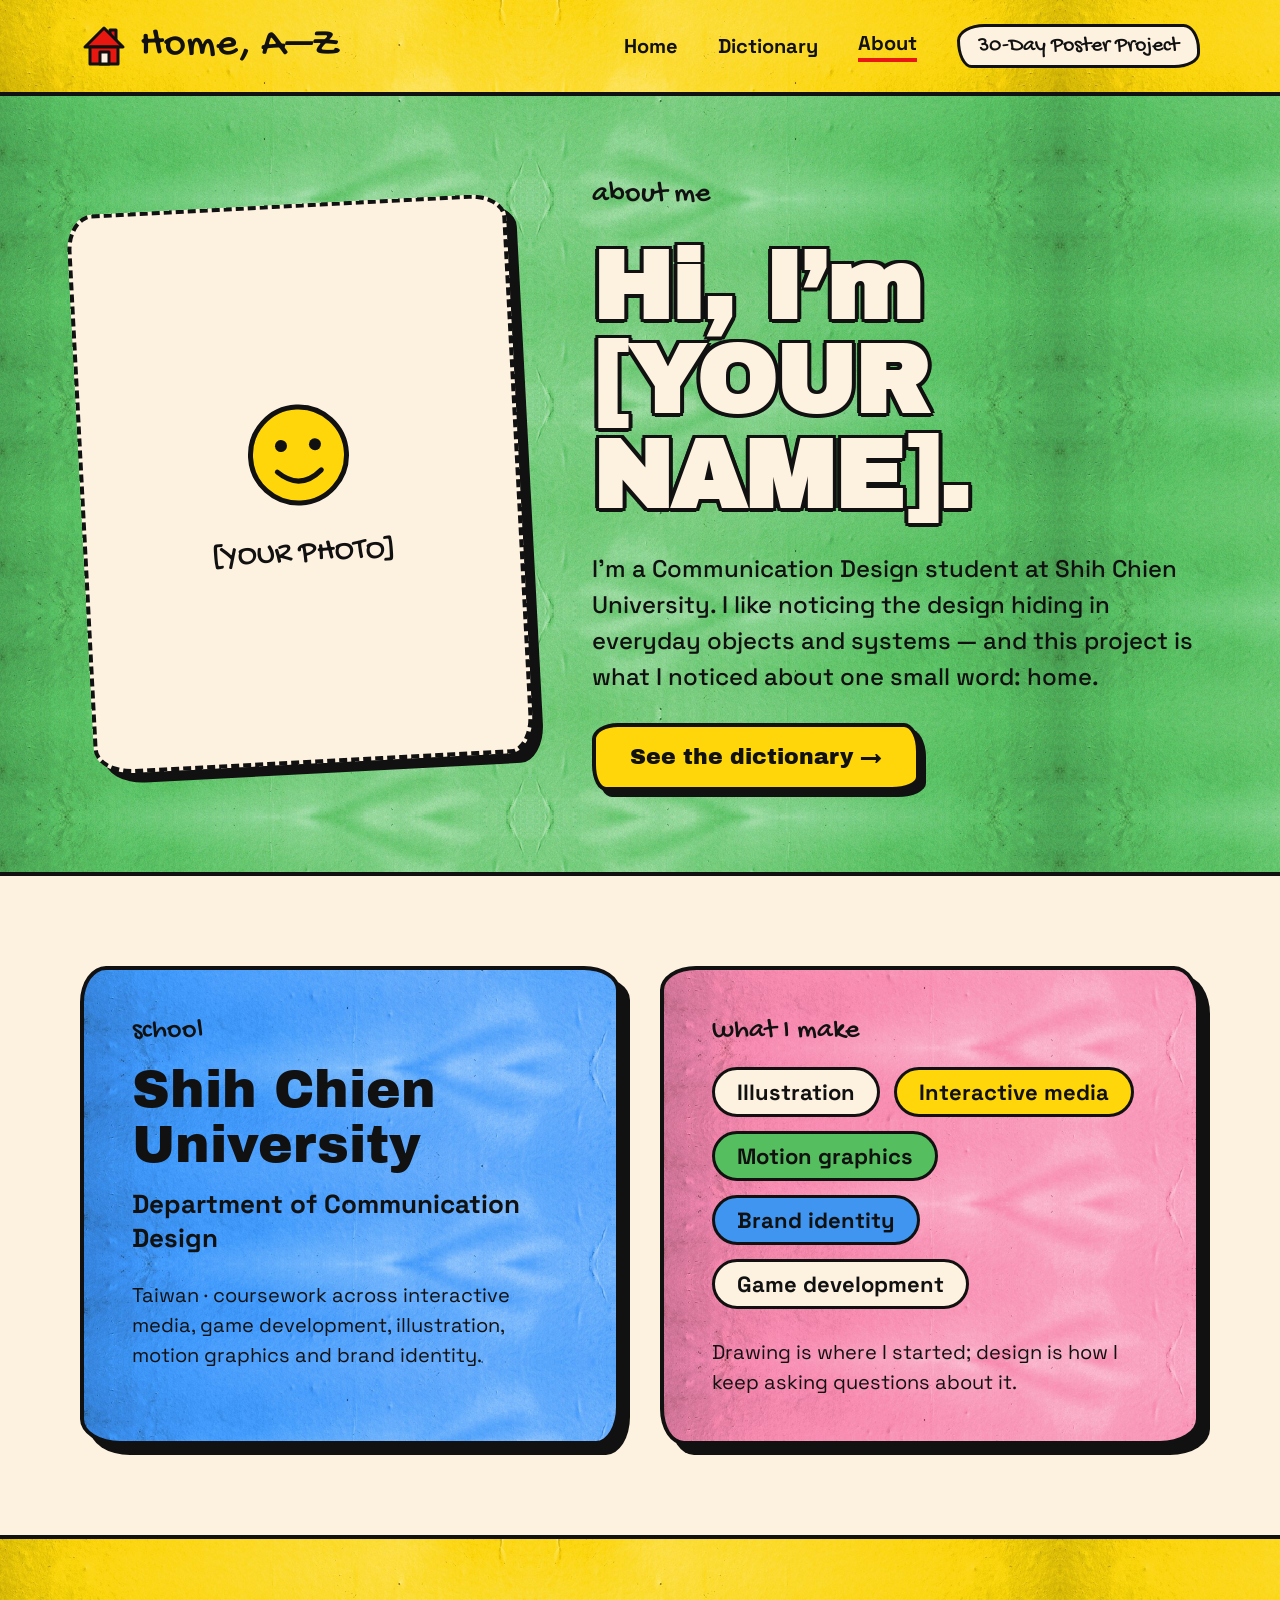
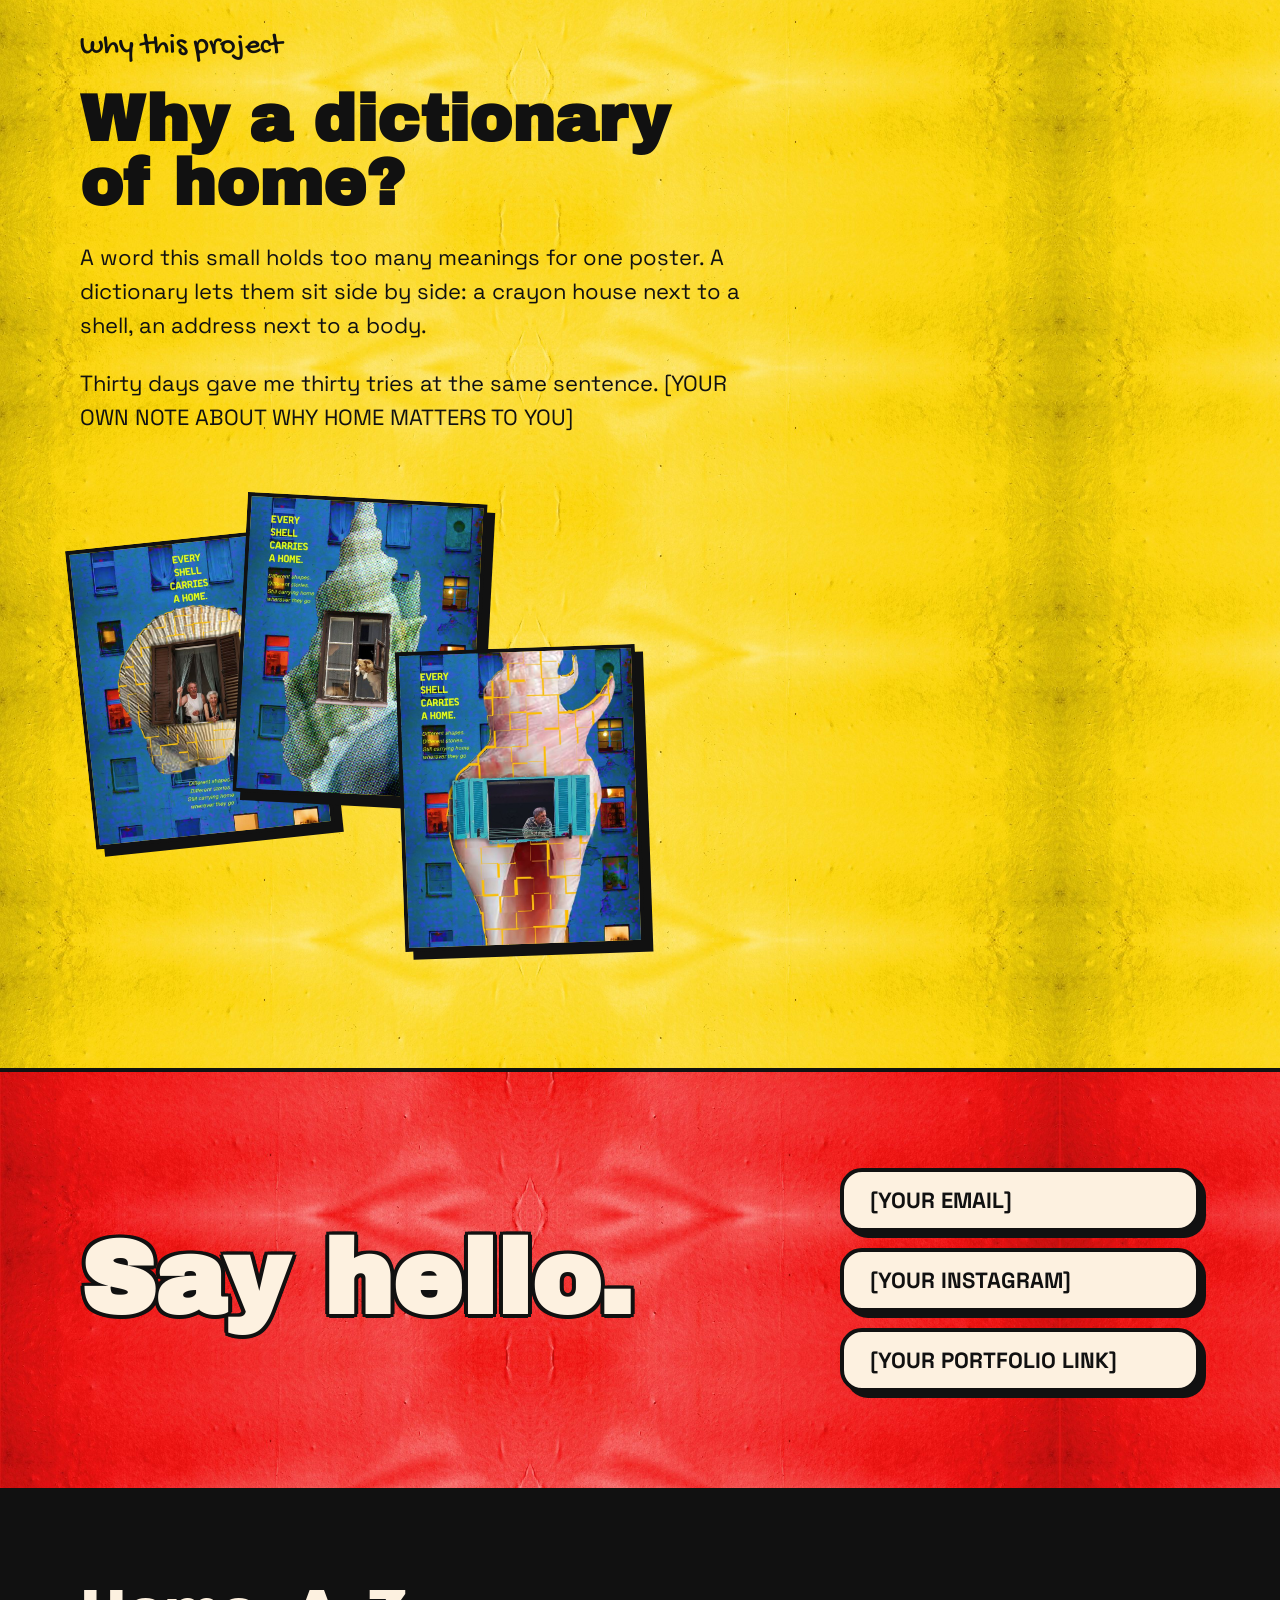
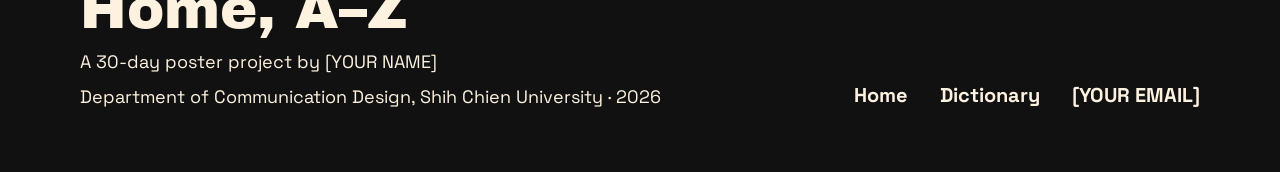
==== about.html @ c8ed4370 "Initial commit: Home, A-Z site (handoff package as received)" ====
<!doctype html>
<html lang="en">
<head>
<meta charset="utf-8">
<meta name="viewport" content="width=device-width, initial-scale=1">
<title>About — Home, A–Z</title>
<meta name="description" content="About the designer behind Home, A–Z, a Communication Design student at Shih Chien University.">
<link rel="preconnect" href="https://fonts.googleapis.com">
<link rel="preconnect" href="https://fonts.gstatic.com" crossorigin>
<link href="https://fonts.googleapis.com/css2?family=Archivo+Black&family=Gochi+Hand&family=Space+Grotesk:wght@400;500;700&display=swap" rel="stylesheet">
<link rel="stylesheet" href="css/style.css">
</head>
<body>
<div style="width:100%;display:flex;flex-direction:column">

<!-- NAV -->
<header class="t-yellow" style="min-height:96px;display:flex;flex-wrap:wrap;gap:16px;align-items:center;justify-content:space-between;padding:0 80px;border-bottom:4px solid #111">
<a href="index.html" style="display:flex;align-items:center;gap:12px">
<svg aria-hidden="true" width="48" height="48" viewBox="0 0 48 48"><rect x="30" y="8" width="6" height="12" fill="#E8170F" stroke="#111" stroke-width="3" stroke-linejoin="round"/><polygon points="5,25 24,6 43,25" fill="#E8170F" stroke="#111" stroke-width="3" stroke-linejoin="round"/><rect x="10" y="25" width="28" height="17" fill="#E8170F" stroke="#111" stroke-width="3" stroke-linejoin="round"/><rect x="20" y="30" width="9" height="12" fill="#FDF1E0" stroke="#111" stroke-width="3" stroke-linejoin="round"/></svg>
<span style="font-family:'Gochi Hand',cursive;font-size:42px;line-height:1">Home, A–Z</span>
</a>
<nav style="display:flex;flex-wrap:wrap;gap:40px;align-items:center;font-weight:700;font-size:20px">
<a href="index.html">Home</a>
<a href="dictionary.html">Dictionary</a>
<a href="about.html" style="border-bottom:4px solid #E8170F;padding-bottom:2px">About</a>
<span style="font-family:'Gochi Hand',cursive;font-size:22px;background:#FDF1E0;border:3px solid #111;border-radius:30px 18px 28px 16px / 18px 28px 16px 30px;padding:6px 18px;font-weight:400">30-Day Poster Project</span>
</nav>
</header>

<!-- HERO -->
<section class="t-green" style="min-height:780px;padding:80px;display:flex;flex-wrap:wrap;gap:72px;align-items:center;border-bottom:4px solid #111">
<div class="t-cream" style="flex:0 0 440px;width:440px;height:560px;border:4px dashed #111;border-radius:26px 36px 24px 40px / 36px 24px 38px 26px;box-shadow:10px 10px 0 #111;transform:rotate(-3deg);display:flex;flex-direction:column;align-items:center;justify-content:center;gap:20px">
<svg aria-hidden="true" width="120" height="120" viewBox="0 0 120 120"><circle cx="60" cy="60" r="48" fill="#FFD60A" stroke="#111" stroke-width="5"/><circle cx="43" cy="50" r="6" fill="#111"/><circle cx="77" cy="50" r="6" fill="#111"/><path d="M38 76 Q60 96 82 76" fill="none" stroke="#111" stroke-width="5" stroke-linecap="round"/></svg>
<span style="font-family:'Gochi Hand',cursive;font-size:32px">[YOUR PHOTO]</span>
</div>
<div style="flex:1 1 560px;display:flex;flex-direction:column;gap:28px;max-width:700px">
<span style="font-family:'Gochi Hand',cursive;font-size:30px">about me</span>
<h1 class="sticker" style="font-family:'Archivo Black',sans-serif;font-size:96px;line-height:.98;margin:0;letter-spacing:-1px">Hi, I’m [YOUR NAME].</h1>
<p style="font-size:24px;line-height:1.5;margin:0;font-weight:500">I’m a Communication Design student at Shih Chien University. I like noticing the design hiding in everyday objects and systems — and this project is what I noticed about one small word: home.</p>
<a href="dictionary.html" style="align-self:flex-start;font-family:'Archivo Black',sans-serif;font-size:22px;background:#FFD60A;border:4px solid #111;border-radius:26px 16px 28px 14px / 16px 28px 14px 26px;padding:18px 34px;box-shadow:6px 6px 0 #111">See the dictionary →</a>
</div>
</section>

<!-- SCHOOL + INTERESTS -->
<section class="t-cream" style="min-height:560px;padding:90px 80px;display:flex;flex-wrap:wrap;gap:40px;align-items:stretch;border-bottom:4px solid #111">
<article class="t-blue" style="flex:1 1 520px;display:flex;flex-direction:column;gap:16px;padding:44px 48px;border:4px solid #111;border-radius:26px 36px 24px 40px / 36px 24px 38px 26px;box-shadow:10px 10px 0 #111">
<span style="font-family:'Gochi Hand',cursive;font-size:28px">school</span>
<span style="font-family:'Archivo Black',sans-serif;font-size:52px;line-height:1.05">Shih Chien University</span>
<span style="font-size:26px;font-weight:700;line-height:1.3">Department of Communication Design</span>
<span style="font-size:20px;line-height:1.5;margin-top:8px">Taiwan · coursework across interactive media, game development, illustration, motion graphics and brand identity.</span>
</article>
<article class="t-pink" style="flex:1 1 520px;display:flex;flex-direction:column;gap:20px;padding:44px 48px;border:4px solid #111;border-radius:36px 26px 40px 24px / 24px 38px 26px 36px;box-shadow:10px 10px 0 #111">
<span style="font-family:'Gochi Hand',cursive;font-size:28px">what I make</span>
<div style="display:flex;flex-wrap:wrap;gap:14px">
<span style="font-weight:700;font-size:22px;background:#FDF1E0;border:3px solid #111;border-radius:30px;padding:8px 22px">Illustration</span>
<span style="font-weight:700;font-size:22px;background:#FFD60A;border:3px solid #111;border-radius:30px;padding:8px 22px">Interactive media</span>
<span style="font-weight:700;font-size:22px;background:#55BE5E;border:3px solid #111;border-radius:30px;padding:8px 22px">Motion graphics</span>
<span style="font-weight:700;font-size:22px;background:#3F95F0;border:3px solid #111;border-radius:30px;padding:8px 22px">Brand identity</span>
<span style="font-weight:700;font-size:22px;background:#FDF1E0;border:3px solid #111;border-radius:30px;padding:8px 22px">Game development</span>
</div>
<span style="font-size:20px;line-height:1.5;margin-top:8px">Drawing is where I started; design is how I keep asking questions about it.</span>
</article>
</section>

<!-- WHY HOME -->
<section class="t-yellow" style="min-height:640px;padding:90px 80px;display:flex;flex-wrap:wrap;gap:64px;align-items:center;border-bottom:4px solid #111">
<div style="flex:1 1 560px;max-width:680px;display:flex;flex-direction:column;gap:24px">
<span style="font-family:'Gochi Hand',cursive;font-size:30px">why this project</span>
<h2 style="font-family:'Archivo Black',sans-serif;font-size:64px;line-height:1;margin:0">Why a dictionary of home?</h2>
<p style="font-size:22px;line-height:1.55;margin:0">A word this small holds too many meanings for one poster. A dictionary lets them sit side by side: a crayon house next to a shell, an address next to a body.</p>
<p style="font-size:22px;line-height:1.55;margin:0">Thirty days gave me thirty tries at the same sentence. [YOUR OWN NOTE ABOUT WHY HOME MATTERS TO YOU]</p>
</div>
<div style="flex:0 0 560px;height:480px;position:relative">
<img src="images/posters/day12-couple.jpg" alt="Day 12 poster: an elderly couple leaning out of a window inside a shell" style="position:absolute;left:0;top:40px;width:240px;height:300px;object-fit:cover;border:4px solid #111;box-shadow:8px 8px 0 #111;transform:rotate(-6deg);background:#fff">
<img src="images/posters/day12-dogs.jpg" alt="Day 12 poster: two dogs at a window inside a halftone shell" style="position:absolute;left:160px;top:0;width:240px;height:300px;object-fit:cover;border:4px solid #111;box-shadow:8px 8px 0 #111;transform:rotate(3deg);background:#fff">
<img src="images/posters/day12-man.jpg" alt="Day 12 poster: a man at a turquoise-shuttered window inside a shell" style="position:absolute;left:320px;top:150px;width:240px;height:300px;object-fit:cover;border:4px solid #111;box-shadow:8px 8px 0 #111;transform:rotate(-2deg);background:#fff">
</div>
</section>

<!-- CONTACT -->
<section class="t-red" style="min-height:420px;padding:80px;display:flex;flex-wrap:wrap;gap:48px;align-items:center;justify-content:space-between;border-bottom:4px solid #111">
<h2 class="sticker" style="font-family:'Archivo Black',sans-serif;font-size:104px;line-height:1;margin:0">Say hello.</h2>
<div style="display:flex;flex-direction:column;gap:16px;min-width:360px">
<span class="t-cream" style="font-weight:700;font-size:22px;border:4px solid #111;border-radius:22px;padding:14px 26px;box-shadow:6px 6px 0 #111">[YOUR EMAIL]</span>
<span class="t-cream" style="font-weight:700;font-size:22px;border:4px solid #111;border-radius:22px;padding:14px 26px;box-shadow:6px 6px 0 #111">[YOUR INSTAGRAM]</span>
<span class="t-cream" style="font-weight:700;font-size:22px;border:4px solid #111;border-radius:22px;padding:14px 26px;box-shadow:6px 6px 0 #111">[YOUR PORTFOLIO LINK]</span>
</div>
</section>

<!-- FOOTER -->
<footer style="min-height:280px;background:#111;color:#FDF1E0;padding:64px 80px;display:flex;flex-wrap:wrap;gap:40px;justify-content:space-between;align-items:flex-end">
<div style="display:flex;flex-direction:column;gap:12px">
<span style="font-family:'Archivo Black',sans-serif;font-size:56px;line-height:1">Home, A–Z</span>
<span style="font-size:18px">A 30-day poster project by [YOUR NAME]</span>
<span style="font-size:18px">Department of Communication Design, Shih Chien University · 2026</span>
</div>
<div style="display:flex;flex-wrap:wrap;gap:32px;font-weight:700;font-size:20px">
<a href="index.html" style="color:#FDF1E0">Home</a>
<a href="dictionary.html" style="color:#FDF1E0">Dictionary</a>
<span>[YOUR EMAIL]</span>
</div>
</footer>

</div>
</body>
</html>
---- css/style.css ----
/* Home, A–Z — shared styles. Colors/fonts/tokens are documented in handoff/DESIGN_SPEC.md */
body{margin:0;background:#FDF1E0;color:#111;font-family:'Space Grotesk',sans-serif}
*{box-sizing:border-box}
a{color:inherit;text-decoration:none}
a:hover{color:#E8170F}
.t-blue{background:#3F95F0 url(../images/textures/tex-blue.jpg) 0 0/1060px auto repeat;color:#111}
.t-yellow{background:#FFD60A url(../images/textures/tex-yellow.jpg) 0 0/1060px auto repeat;color:#111}
.t-red{background:#E8170F url(../images/textures/tex-red.jpg) 0 0/1060px auto repeat;color:#FDF1E0}
.t-green{background:#55BE5E url(../images/textures/tex-green.jpg) 0 0/1060px auto repeat;color:#111}
.t-pink{background:#F78FB8 url(../images/textures/tex-pink.jpg) 0 0/1060px auto repeat;color:#111}
.t-cream{background:#FDF1E0;color:#111}
.sticker{color:#FDF1E0;text-shadow:3px 3px 0 #111,-3px -3px 0 #111,3px -3px 0 #111,-3px 3px 0 #111,0 4px 0 #111,0 -3px 0 #111,4px 0 0 #111,-4px 0 0 #111}
.btn:hover{color:#111;transform:translate(2px,2px)}
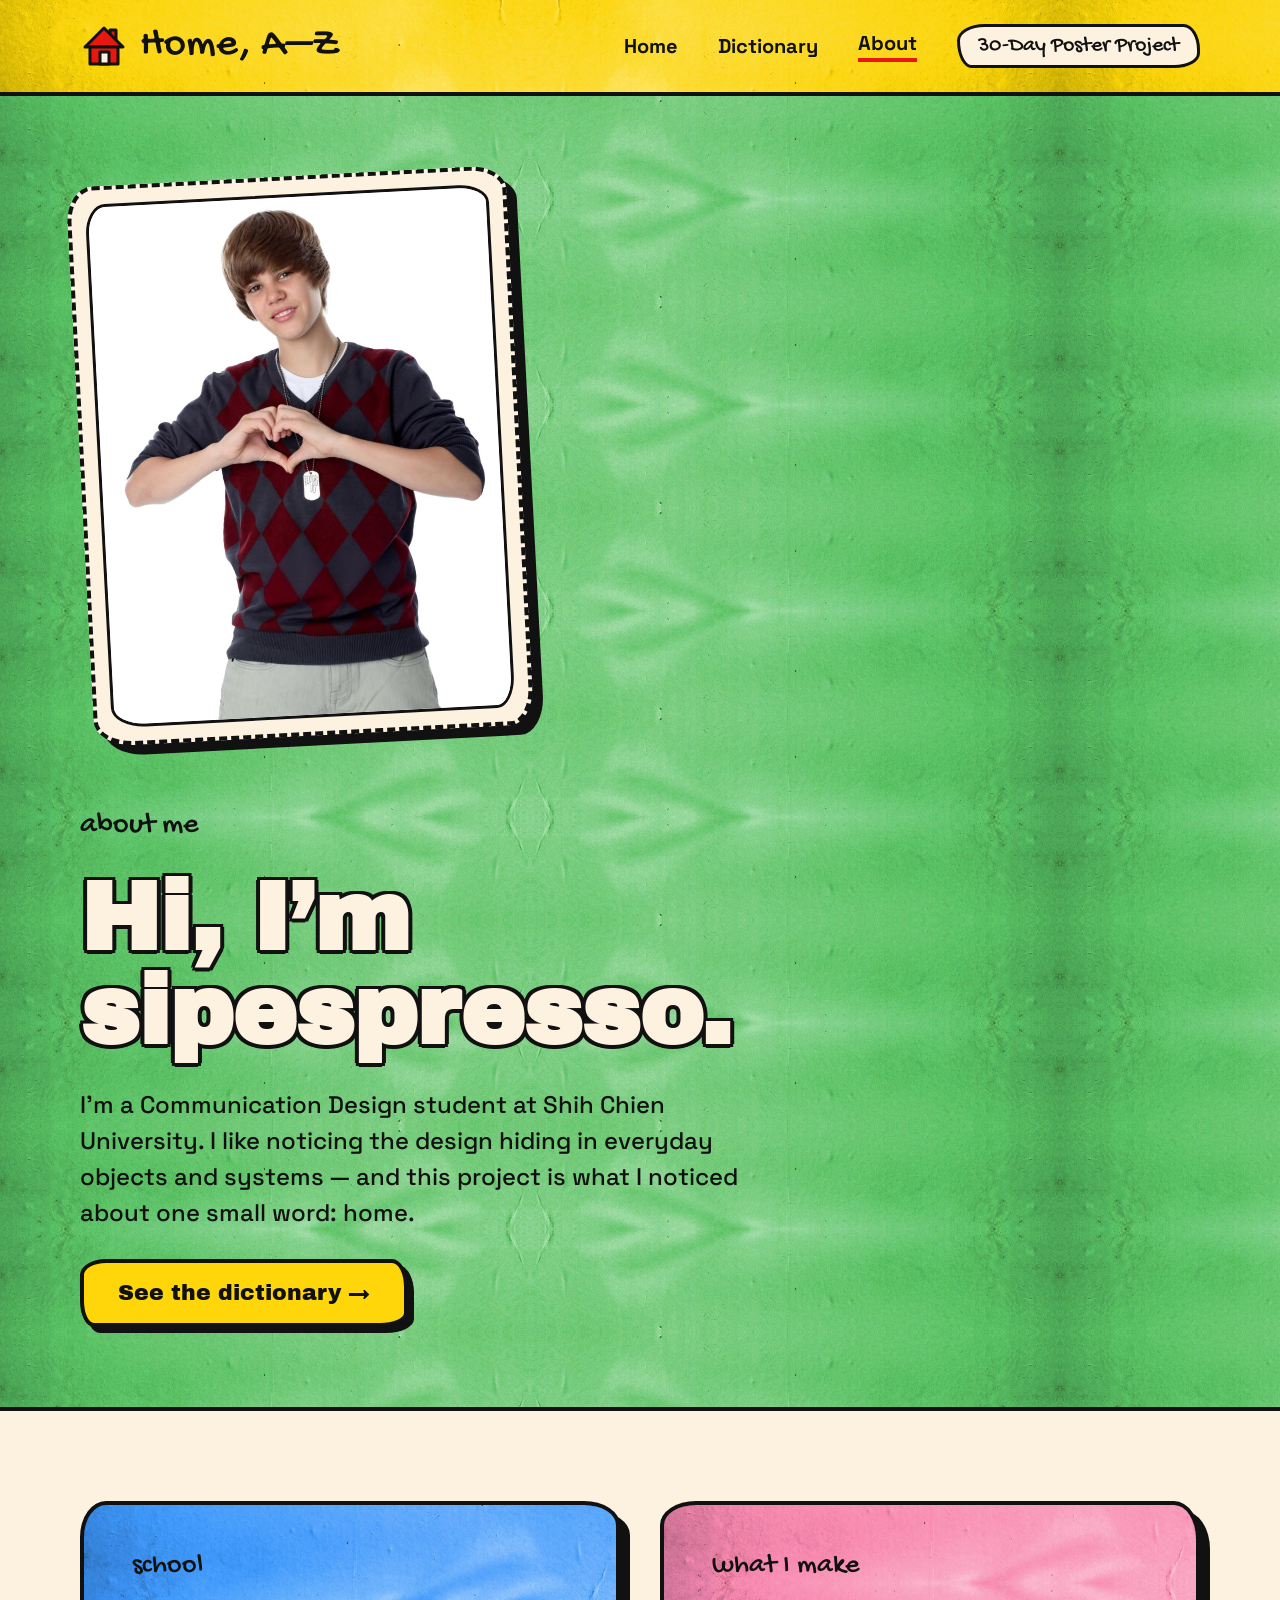
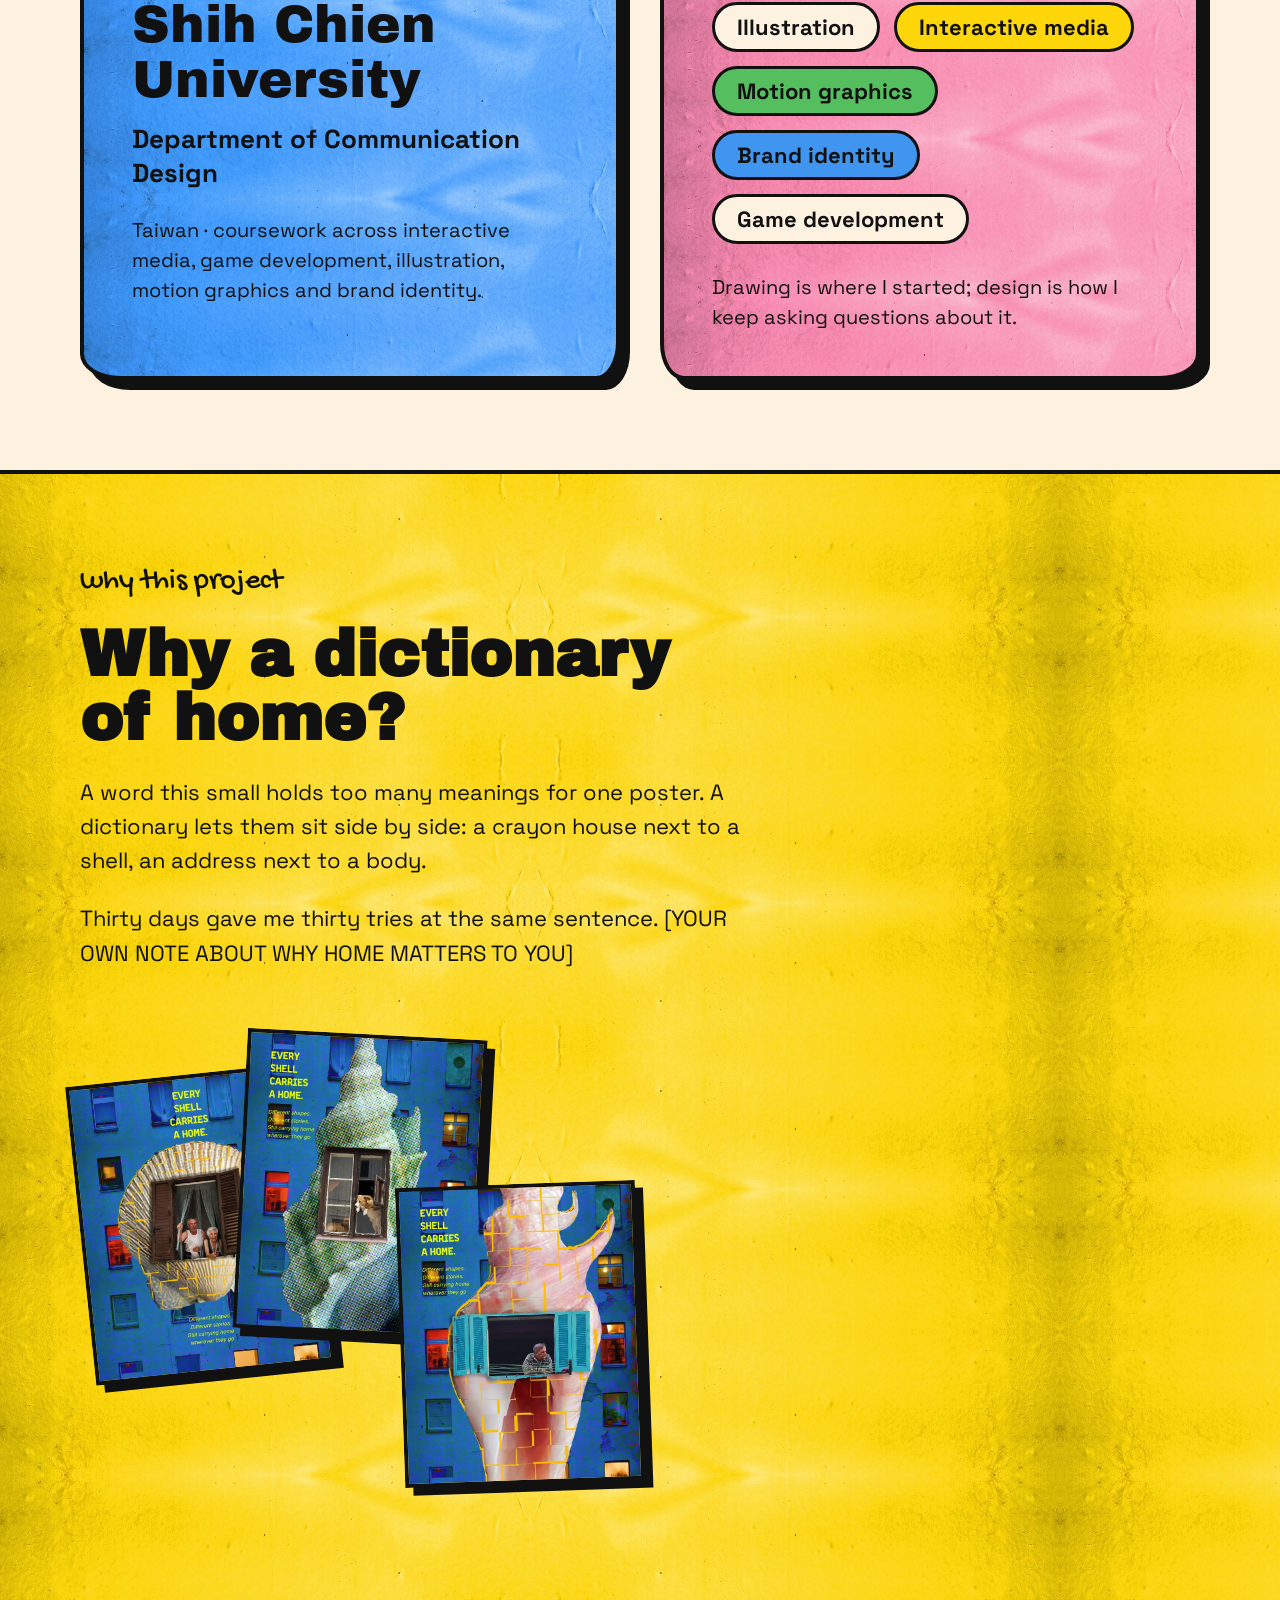
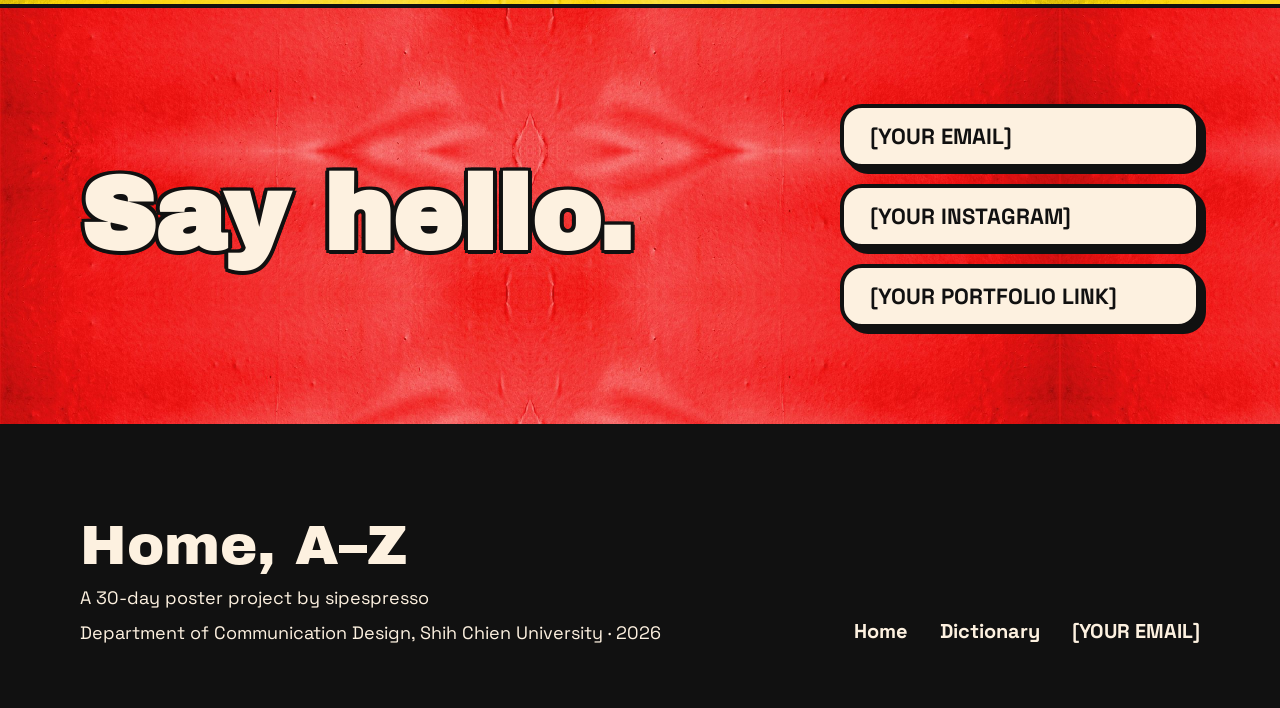
==== commit 0488b22e: "About: use sipespresso as the name and add the owner's portrait photo" ====
--- a/about.html
+++ b/about.html
@@ -29,13 +29,12 @@
 
 <!-- HERO -->
 <section class="t-green" style="min-height:780px;padding:80px;display:flex;flex-wrap:wrap;gap:72px;align-items:center;border-bottom:4px solid #111">
-<div class="t-cream" style="flex:0 0 440px;width:440px;height:560px;border:4px dashed #111;border-radius:26px 36px 24px 40px / 36px 24px 38px 26px;box-shadow:10px 10px 0 #111;transform:rotate(-3deg);display:flex;flex-direction:column;align-items:center;justify-content:center;gap:20px">
-<svg aria-hidden="true" width="120" height="120" viewBox="0 0 120 120"><circle cx="60" cy="60" r="48" fill="#FFD60A" stroke="#111" stroke-width="5"/><circle cx="43" cy="50" r="6" fill="#111"/><circle cx="77" cy="50" r="6" fill="#111"/><path d="M38 76 Q60 96 82 76" fill="none" stroke="#111" stroke-width="5" stroke-linecap="round"/></svg>
-<span style="font-family:'Gochi Hand',cursive;font-size:32px">[YOUR PHOTO]</span>
+<div class="t-cream" style="flex:0 0 440px;width:440px;height:560px;border:4px dashed #111;border-radius:26px 36px 24px 40px / 36px 24px 38px 26px;box-shadow:10px 10px 0 #111;transform:rotate(-3deg);padding:14px">
+<img src="images/about-photo.jpg" alt="Portrait of sipespresso, the designer behind Home, A–Z" style="display:block;width:100%;height:100%;object-fit:cover;object-position:top center;border:3px solid #111;border-radius:20px 30px 18px 34px / 30px 18px 32px 20px;background:#fff">
 </div>
 <div style="flex:1 1 560px;display:flex;flex-direction:column;gap:28px;max-width:700px">
 <span style="font-family:'Gochi Hand',cursive;font-size:30px">about me</span>
-<h1 class="sticker" style="font-family:'Archivo Black',sans-serif;font-size:96px;line-height:.98;margin:0;letter-spacing:-1px">Hi, I’m [YOUR NAME].</h1>
+<h1 class="sticker" style="font-family:'Archivo Black',sans-serif;font-size:96px;line-height:.98;margin:0;letter-spacing:-1px">Hi, I’m sipespresso.</h1>
 <p style="font-size:24px;line-height:1.5;margin:0;font-weight:500">I’m a Communication Design student at Shih Chien University. I like noticing the design hiding in everyday objects and systems — and this project is what I noticed about one small word: home.</p>
 <a href="dictionary.html" style="align-self:flex-start;font-family:'Archivo Black',sans-serif;font-size:22px;background:#FFD60A;border:4px solid #111;border-radius:26px 16px 28px 14px / 16px 28px 14px 26px;padding:18px 34px;box-shadow:6px 6px 0 #111">See the dictionary →</a>
 </div>
@@ -91,7 +90,7 @@
 <footer style="min-height:280px;background:#111;color:#FDF1E0;padding:64px 80px;display:flex;flex-wrap:wrap;gap:40px;justify-content:space-between;align-items:flex-end">
 <div style="display:flex;flex-direction:column;gap:12px">
 <span style="font-family:'Archivo Black',sans-serif;font-size:56px;line-height:1">Home, A–Z</span>
-<span style="font-size:18px">A 30-day poster project by [YOUR NAME]</span>
+<span style="font-size:18px">A 30-day poster project by sipespresso</span>
 <span style="font-size:18px">Department of Communication Design, Shih Chien University · 2026</span>
 </div>
 <div style="display:flex;flex-wrap:wrap;gap:32px;font-weight:700;font-size:20px">
